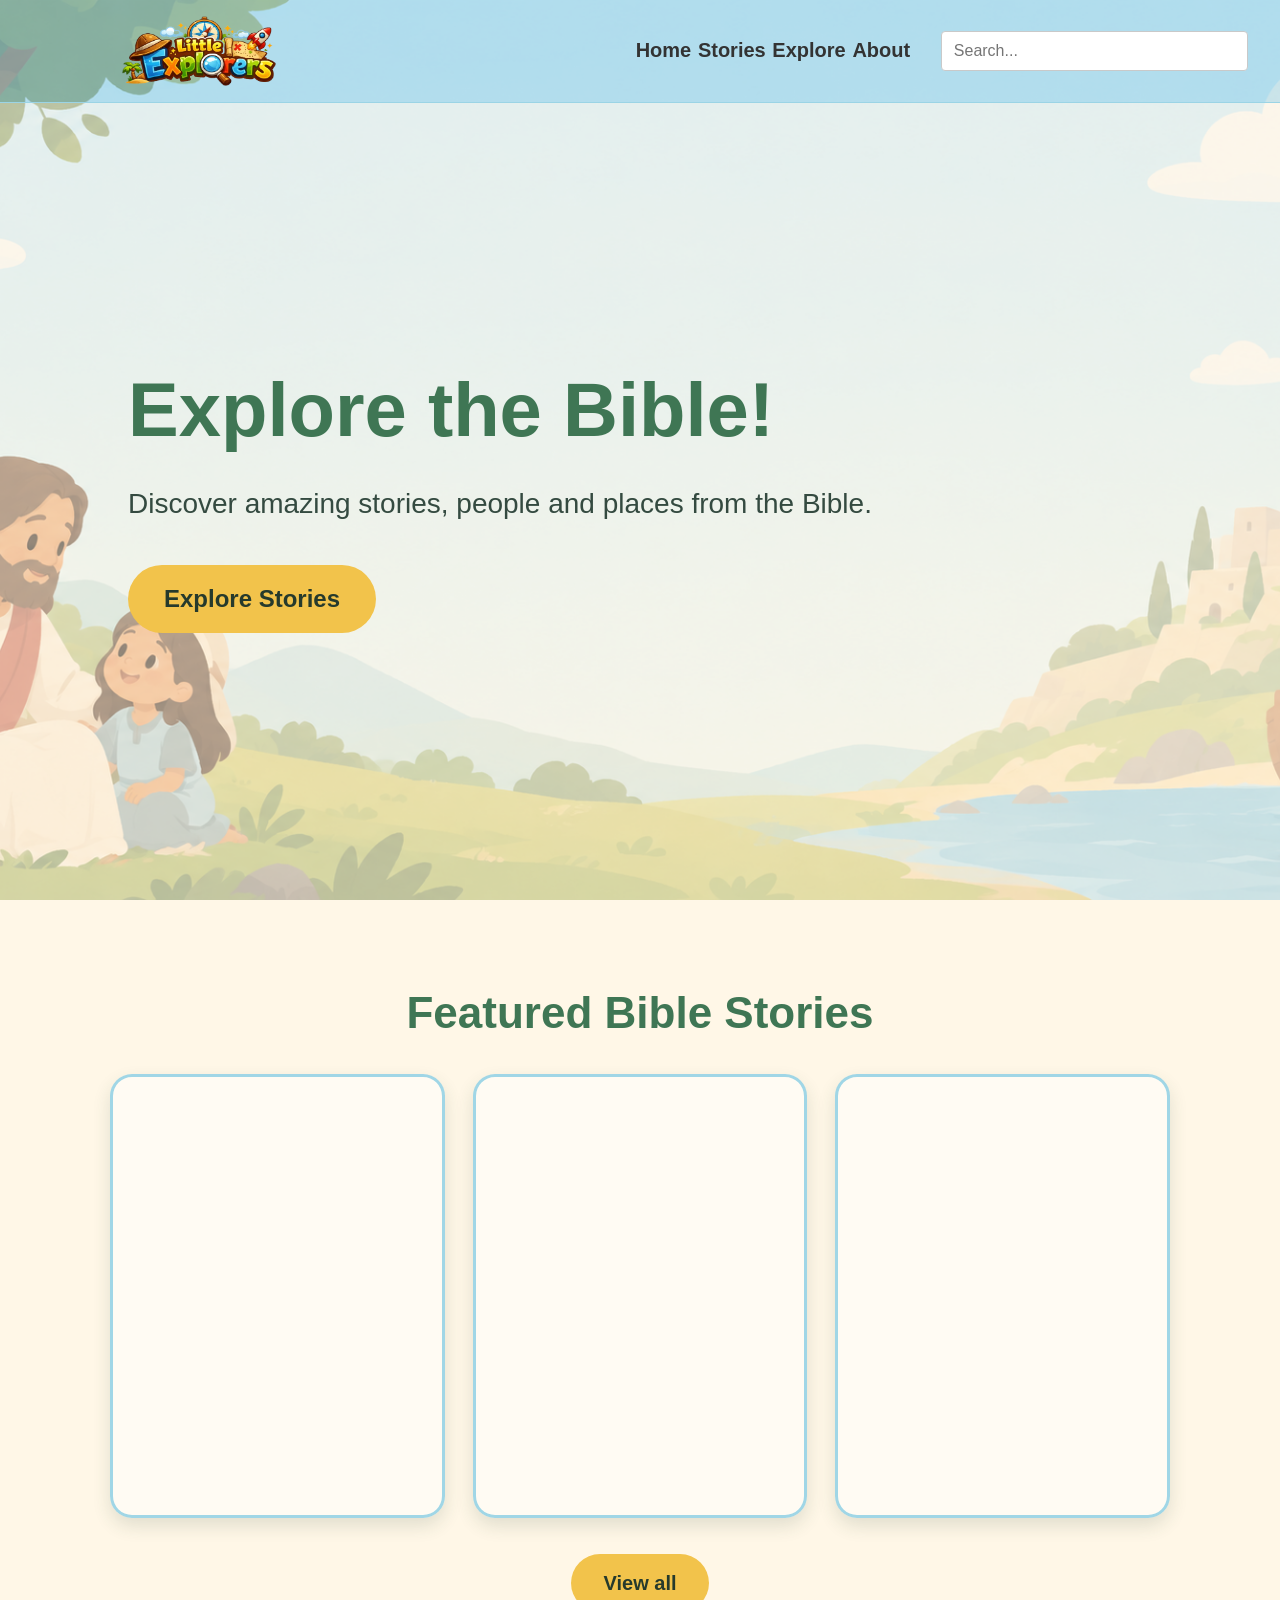
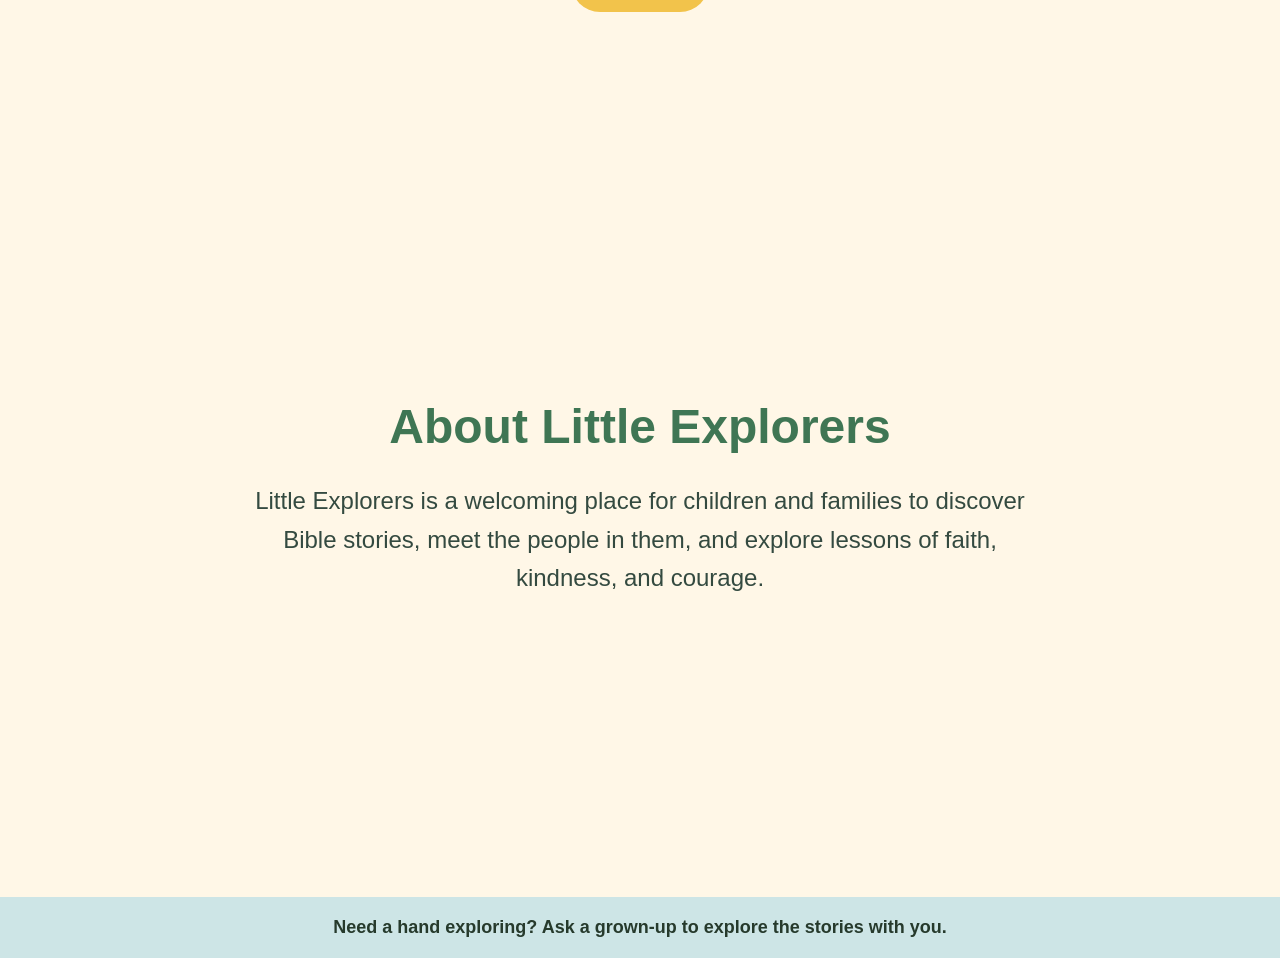
==== Little-Explorers/src/index.html @ e9ff285a "Create webpage and UI for Little Explorers" ====
<!DOCTYPE html>
<html lang="en">

<head>
    <meta charset="UTF-8">
    <meta name="viewport" content="width=device-width, initial-scale=1.0">

    <title>Little Explorers</title>

    <link rel="stylesheet" href="style.css">
</head>

<body>

    <header>
        <div class="header-tools">
            <div class="logo">
                <img src="../resources/images/logo.png" alt="Little Explorers">
            </div>
        </div>

        <nav>
            <a href="#home">Home</a>
            <a href="#stories">Stories</a>
            <a href="#explore">Explore</a>
            <a href="#about">About</a>
        </nav>

        <label class="search">
            <span class="visually-hidden">Search Little Explorers</span>
            <input type="search" placeholder="Search..." aria-label="Search Little Explorers">
        </label>
    </header>

    <main>

        <section class="hero" id="home">
            <h1>Explore the Bible!</h1>
            <p>Discover amazing stories, people and places from the Bible.</p>
            <button>Explore Stories</button>
        </section>

        <section class="featured-stories" id="explore">
            <h2 id="stories">Featured Bible Stories</h2>

            <div class="story-cards">
                <article class="story-card" aria-label="Story card placeholder 1"></article>
                <article class="story-card" aria-label="Story card placeholder 2"></article>
                <article class="story-card" aria-label="Story card placeholder 3"></article>
            </div>

            <button class="view-all" type="button">View all</button>
        </section>

        <section class="about" id="about">
            <h2>About Little Explorers</h2>
            <p>Little Explorers is a welcoming place for children and families to discover Bible stories, meet the people in them, and explore lessons of faith, kindness, and courage.</p>
        </section>

    </main>

    <footer class="help-bar">
        <p>Need a hand exploring? Ask a grown-up to explore the stories with you.</p>
    </footer>

    <script src="script.js"></script>

</body>

</html>
---- Little-Explorers/src/style.css ----
:root {
    --surface-opacity:0.5;
}

body {
    background-color: #FFF8E8;
    background-image: url('../resources/images/b2.png');
    background-position: center top;
    background-repeat: no-repeat;
    background-size: cover;
    background-attachment: fixed;
    margin: 0;
    text-align: center;
    font-family: 'Nunito', sans-serif;
}

header {
    display: flex;
    align-items: center;
    gap: 24px;
    padding: 16px 32px;
    background-color: rgba(155, 212, 229, var(--surface-opacity));
    border-bottom: 1px solid #9BD4E5;
    text-align: left;
}

.header-tools {
    display: flex;
    flex: 0 0 auto;
    align-items: center;
    gap: 20px;
    min-width: 0;
}

.logo {
    flex: 0 0 154px;
    margin-left: 90px;
}

.logo img {
    display: block;
    width: 100%;
    height: auto;
}

.search input {
    box-sizing: border-box;
    width: clamp(220px, 24vw, 320px);
    padding: 10px 12px;
    border: 1px solid #C9C9C9;
    border-radius: 4px;
    font: inherit;
}

.search {
    flex: 0 0 auto;
}

nav {
    display: flex;
    flex: 1;
    align-items: center;
    justify-content: space-evenly;
    white-space: nowrap;
}

nav a {
    position: relative;
    display: inline-block;
    color: #333333;
    font-size: 20px;
    font-weight: 600;
    text-decoration: none;
    transform-origin: center;
    transition: color 180ms ease, transform 180ms ease;
}

nav a:hover,
nav a:focus-visible {
    color: #3F7654;
    transform: scale(1.08);
}

nav a::after {
    position: absolute;
    right: 0;
    bottom: -7px;
    left: 0;
    height: 2px;
    background-color: currentColor;
    content: "";
    transform: scaleX(0);
    transform-origin: left;
    transition: transform 180ms ease;
}

nav a:hover::after,
nav a:focus-visible::after {
    transform: scaleX(1);
}

.visually-hidden {
    position: absolute;
    width: 1px;
    height: 1px;
    overflow: hidden;
    clip: rect(0, 0, 0, 0);
    white-space: nowrap;
    clip-path: inset(50%);
}

h1 {
    color: #3F7654;
}

.hero {
    box-sizing: border-box;
    display: flex;
    min-height: calc(100vh - 103px);
    min-height: calc(100svh - 103px);
    flex-direction: column;
    align-items: flex-start;
    justify-content: center;
    gap: 32px;
    padding: 64px clamp(24px, 10vw, 160px);
    background-color: rgba(255, 248, 232, var(--surface-opacity));
    background-position: center;
    text-align: left;
}

.hero h1 {
    max-width: 1000px;
    margin: 0;
    font-size: 76px;
    line-height: 1.08;
}

.hero p {
    max-width: 760px;
    margin: 0;
    color: #344A40;
    font-size: 28px;
    line-height: 1.5;
}

button {
    border-radius: 999px;
    transition: transform 180ms ease, background-color 180ms ease;
}

button:hover,
button:focus-visible {
    transform: scaleX(1.06);
}

.hero button {
    min-height: 68px;
    margin-top: 8px;
    padding: 18px 36px;
    border: 0;
    background-color: #F2C34B;
    color: #263A2C;
    cursor: pointer;
    font: inherit;
    font-size: 24px;
    font-weight: 700;
}

.hero button:hover,
.hero button:focus-visible {
    background-color: #DFA623;
}

.featured-stories {
    display: flex;
    flex-direction: column;
    align-items: center;
    gap: 36px;
    padding: 88px 24px;
    background-color: rgba(255, 248, 232, var(--surface-opacity));
}

.featured-stories h2 {
    margin: 0;
    color: #3F7654;
    font-size: 44px;
}

.story-cards {
    display: grid;
    grid-template-columns: repeat(3, minmax(0, 1fr));
    gap: 28px;
    width: min(100%, 1060px);
}

.story-cards:hover {
    cursor: pointer;
}

.story-card {
    position: relative;
    overflow: hidden;
    aspect-ratio: 3 / 4;
    border: 3px solid rgba(155, 212, 229, 0.95);
    border-radius: 22px;
    background-color: rgba(255, 255, 255, var(--surface-opacity));
    box-shadow: 0 8px 18px rgba(45, 75, 59, 0.14);
    transition: transform 180ms ease, box-shadow 180ms ease;
}

.story-card:hover {
    z-index: 1;
    transform: scale(1.04);
    box-shadow: 0 14px 28px rgba(45, 75, 59, 0.22);
}

@media (prefers-reduced-motion: reduce) {
    .story-card {
        transition: none;
    }
}

.view-all {
    min-height: 58px;
    padding: 14px 32px;
    border: 0;
    background-color: #F2C34B;
    color: #263A2C;
    cursor: pointer;
    font: inherit;
    font-size: 20px;
    font-weight: 700;
}

.view-all:hover,
.view-all:focus-visible {
    background-color: #DFA623;
}

.about {
    box-sizing: border-box;
    display: flex;
    min-height: calc(100vh - 103px);
    min-height: calc(100svh - 103px);
    flex-direction: column;
    align-items: center;
    justify-content: center;
    gap: 28px;
    padding: 88px 24px;
    background-color: rgba(255, 248, 232, var(--surface-opacity));
}

.about h2 {
    margin: 0;
    color: #3F7654;
    font-size: 48px;
}

.about p {
    max-width: 780px;
    margin: 0;
    color: #344A40;
    font-size: 24px;
    line-height: 1.6;
}

.help-bar {
    display: flex;
    align-items: center;
    justify-content: center;
    gap: 18px;
    padding: 20px 24px;
    background-color: rgba(155, 212, 229, var(--surface-opacity));
    color: #263A2C;
}

.help-bar p {
    margin: 0;
    font-size: 18px;
    font-weight: 700;
}

@media (max-width: 1100px) {
    header {
        gap: 16px;
    }

}

@media (max-width: 850px) {
    header {
        display: grid;
        grid-template-columns: minmax(0, 1fr) auto;
        padding: 16px;
    }

    .header-tools {
        flex: initial;
        grid-column: 1;
        grid-row: 1;
    }

    .logo {
        margin-left: 12px;
    }

    .search {
        grid-column: 2;
        grid-row: 1;
        margin-left: 0;
    }

    nav {
        position: static;
        flex: initial;
        grid-column: 1 / -1;
        grid-row: 2;
        justify-self: center;
        justify-content: space-between;
        gap: 12px;
        transform: none;
    }

    .hero {
        min-height: 0;
        gap: 24px;
        padding: 80px 32px;
    }

    .hero h1 {
        font-size: 56px;
    }

    .hero p {
        font-size: 24px;
    }

    .about h2 {
        font-size: 40px;
    }

    .about p {
        font-size: 21px;
    }
}

@media (max-width: 650px) {
    .featured-stories {
        gap: 28px;
        padding: 64px 20px;
    }

    .featured-stories h2 {
        font-size: 36px;
    }

    .about {
        min-height: 0;
        gap: 22px;
        padding: 72px 24px;
    }

    .about h2 {
        font-size: 34px;
    }

    .about p {
        font-size: 19px;
    }

    .story-cards {
        grid-template-columns: minmax(0, 280px);
        justify-content: center;
        gap: 20px;
    }

    .help-bar {
        flex-wrap: wrap;
        gap: 12px;
    }
}

@media (max-width: 460px) {
    header {
        grid-template-columns: minmax(0, 1fr);
    }

    .search {
        grid-column: 1;
        grid-row: 2;
        justify-self: stretch;
    }

    .search input {
        width: 100%;
    }

    nav {
        grid-column: 1;
        grid-row: 3;
        justify-self: stretch;
    }

    .hero {
        gap: 20px;
        padding: 64px 24px;
    }

    .hero h1 {
        font-size: 44px;
    }

    .hero p {
        font-size: 21px;
    }
}
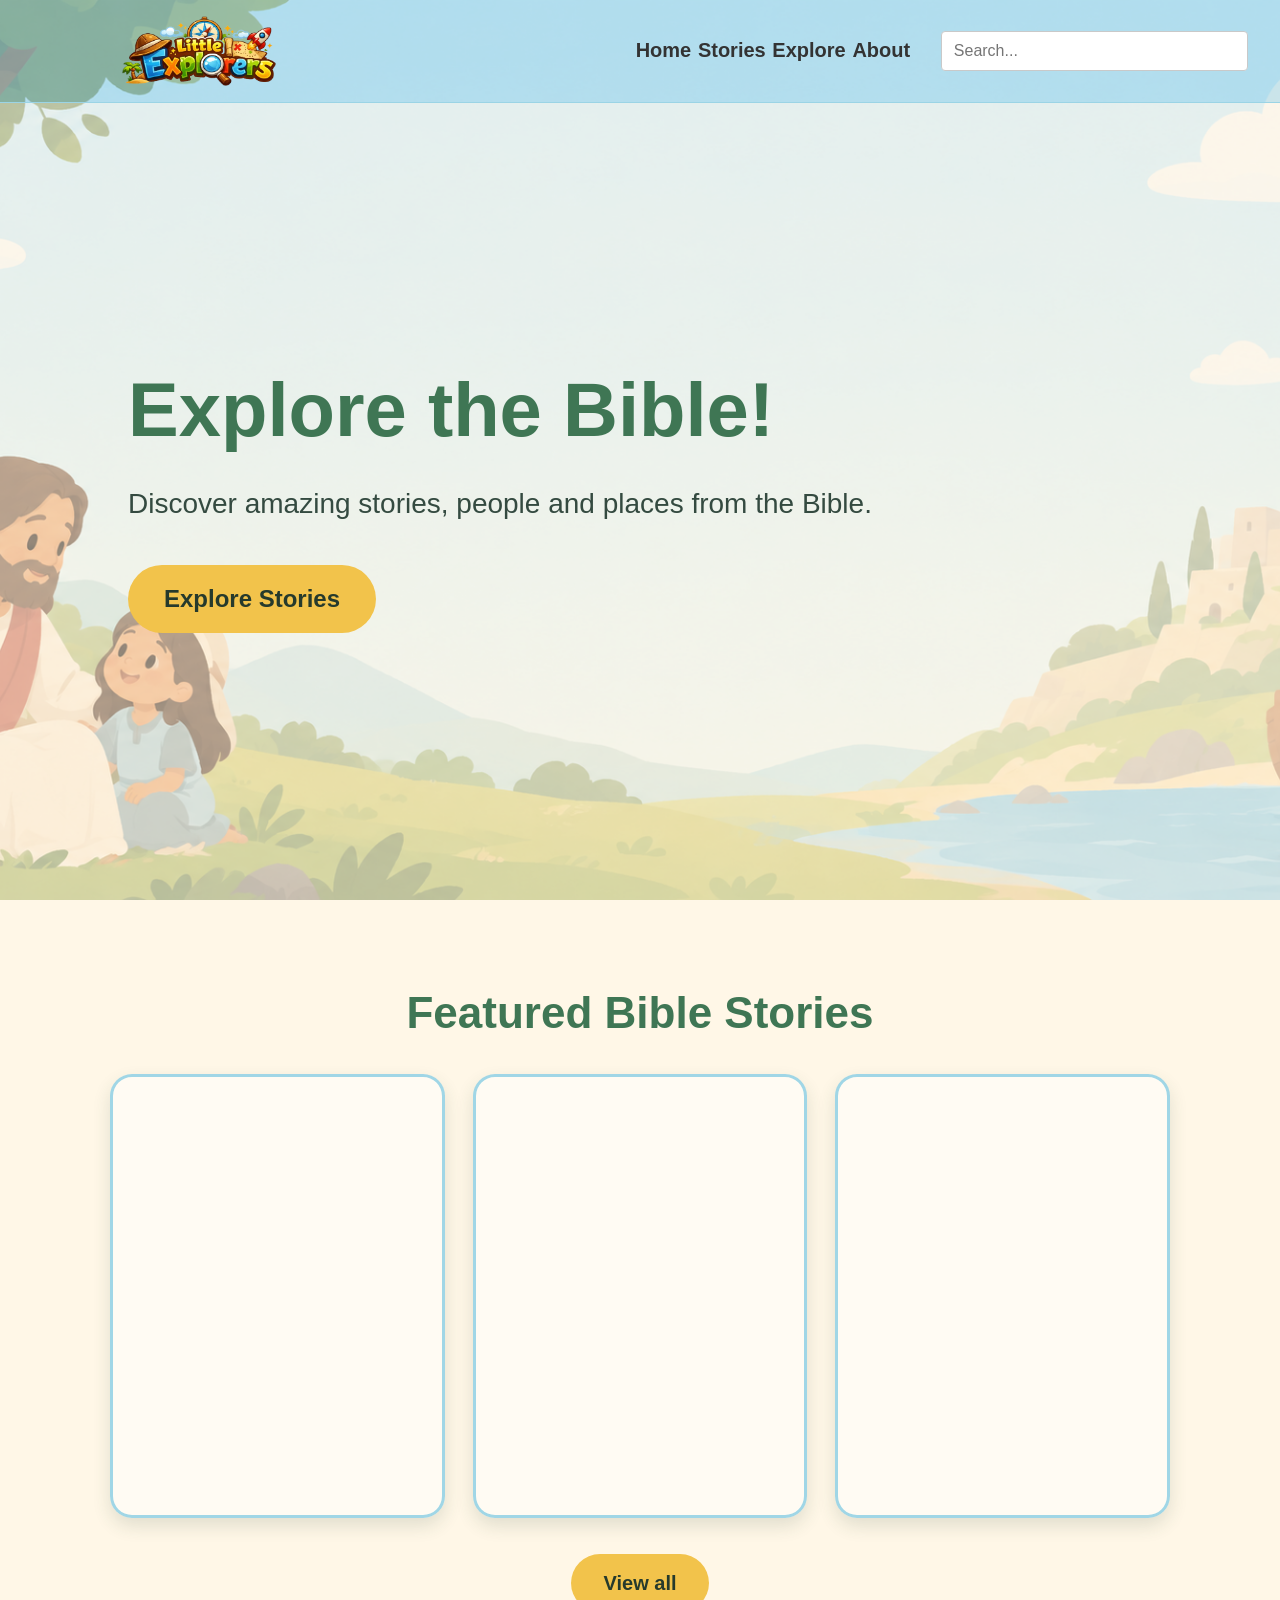
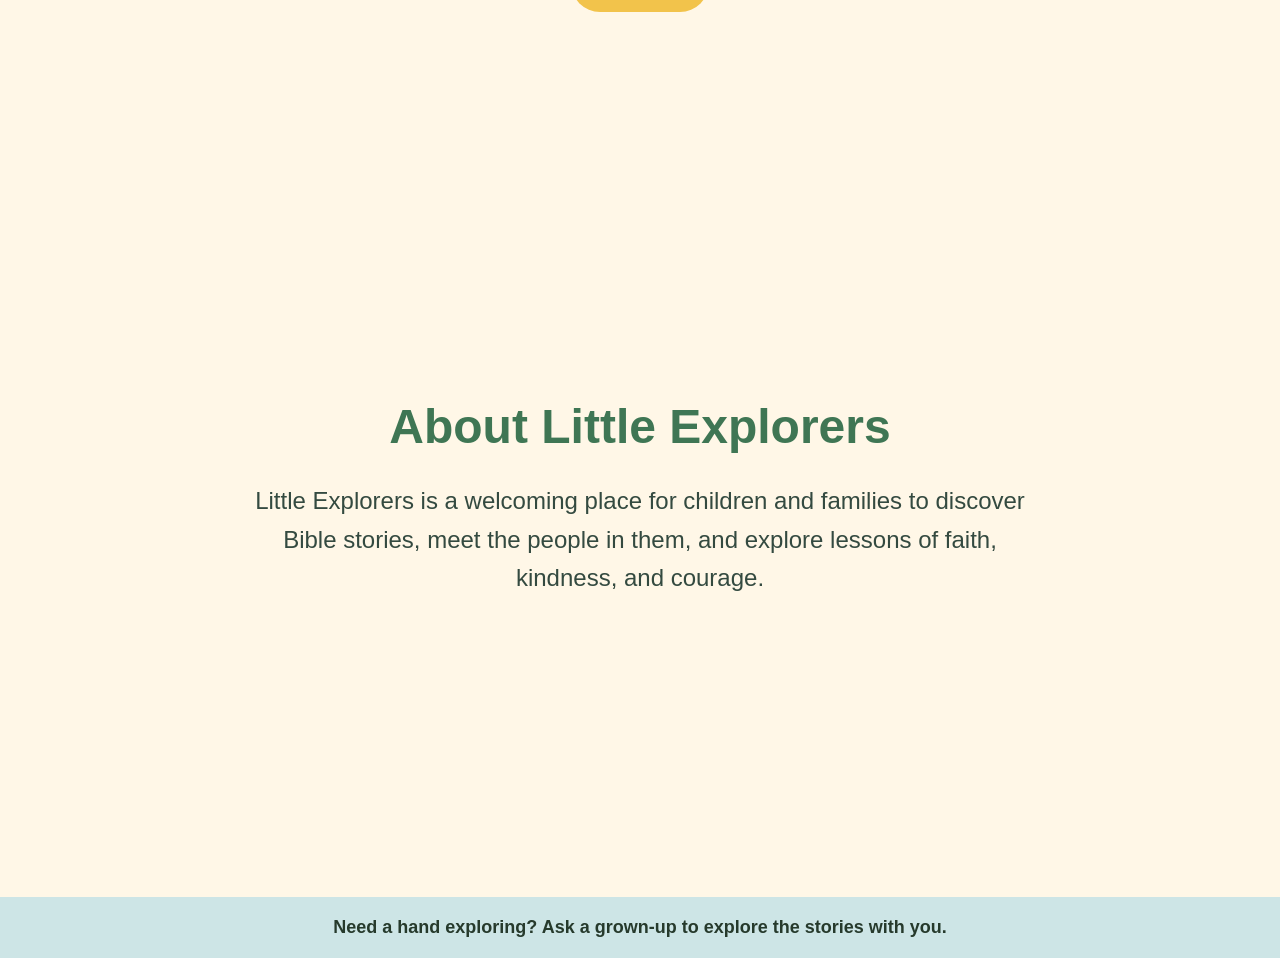
==== commit 991f6043: "Add scrolling mechanisms on home page" ====
--- a/Little-Explorers/src/index.html
+++ b/Little-Explorers/src/index.html
@@ -12,7 +12,7 @@
 
 <body>
 
-    <header>
+    <header id="top">
         <div class="header-tools">
             <div class="logo">
                 <img src="../resources/images/logo.png" alt="Little Explorers">
@@ -22,7 +22,7 @@
         <nav>
             <a href="#home">Home</a>
             <a href="#stories">Stories</a>
-            <a href="#explore">Explore</a>
+            <a href="#home">Explore</a>
             <a href="#about">About</a>
         </nav>
 
--- a/Little-Explorers/src/style.css
+++ b/Little-Explorers/src/style.css
@@ -14,7 +14,14 @@
     font-family: 'Nunito', sans-serif;
 }
 
+html {
+    scroll-behavior: smooth;
+}
+
 header {
+    position: sticky;
+    top: 0;
+    z-index: 10;
     display: flex;
     align-items: center;
     gap: 24px;
@@ -114,6 +121,7 @@
 }
 
 .hero {
+    scroll-margin-top: 7rem;
     box-sizing: border-box;
     display: flex;
     min-height: calc(100vh - 103px);
@@ -181,6 +189,7 @@
 }
 
 .featured-stories h2 {
+    scroll-margin-top: 7rem;
     margin: 0;
     color: #3F7654;
     font-size: 44px;
@@ -238,6 +247,7 @@
 }
 
 .about {
+    scroll-margin-top: 7rem;
     box-sizing: border-box;
     display: flex;
     min-height: calc(100vh - 103px);
@@ -288,6 +298,12 @@
 }
 
 @media (max-width: 850px) {
+    .hero,
+    .featured-stories h2,
+    .about {
+        scroll-margin-top: 9rem;
+    }
+
     header {
         display: grid;
         grid-template-columns: minmax(0, 1fr) auto;
@@ -381,6 +397,12 @@
 }
 
 @media (max-width: 460px) {
+    .hero,
+    .featured-stories h2,
+    .about {
+        scroll-margin-top: 12rem;
+    }
+
     header {
         grid-template-columns: minmax(0, 1fr);
     }
